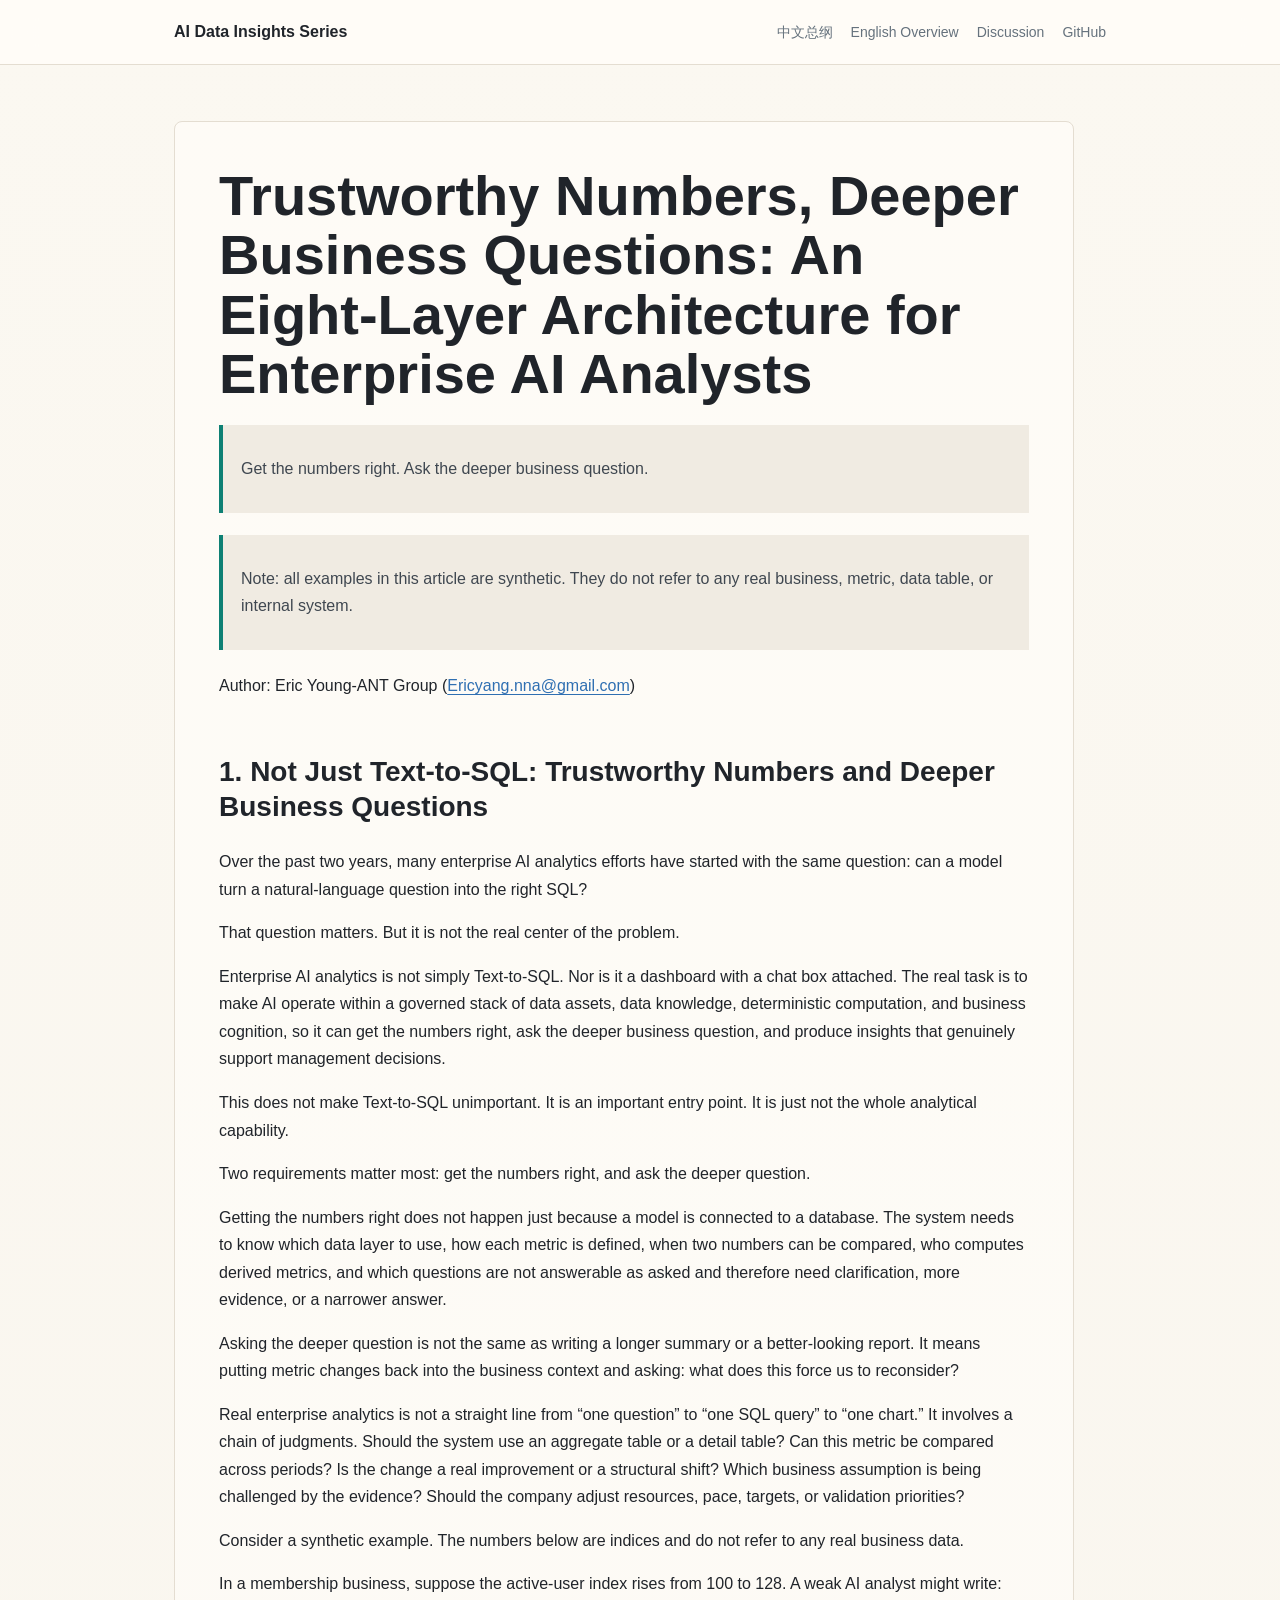
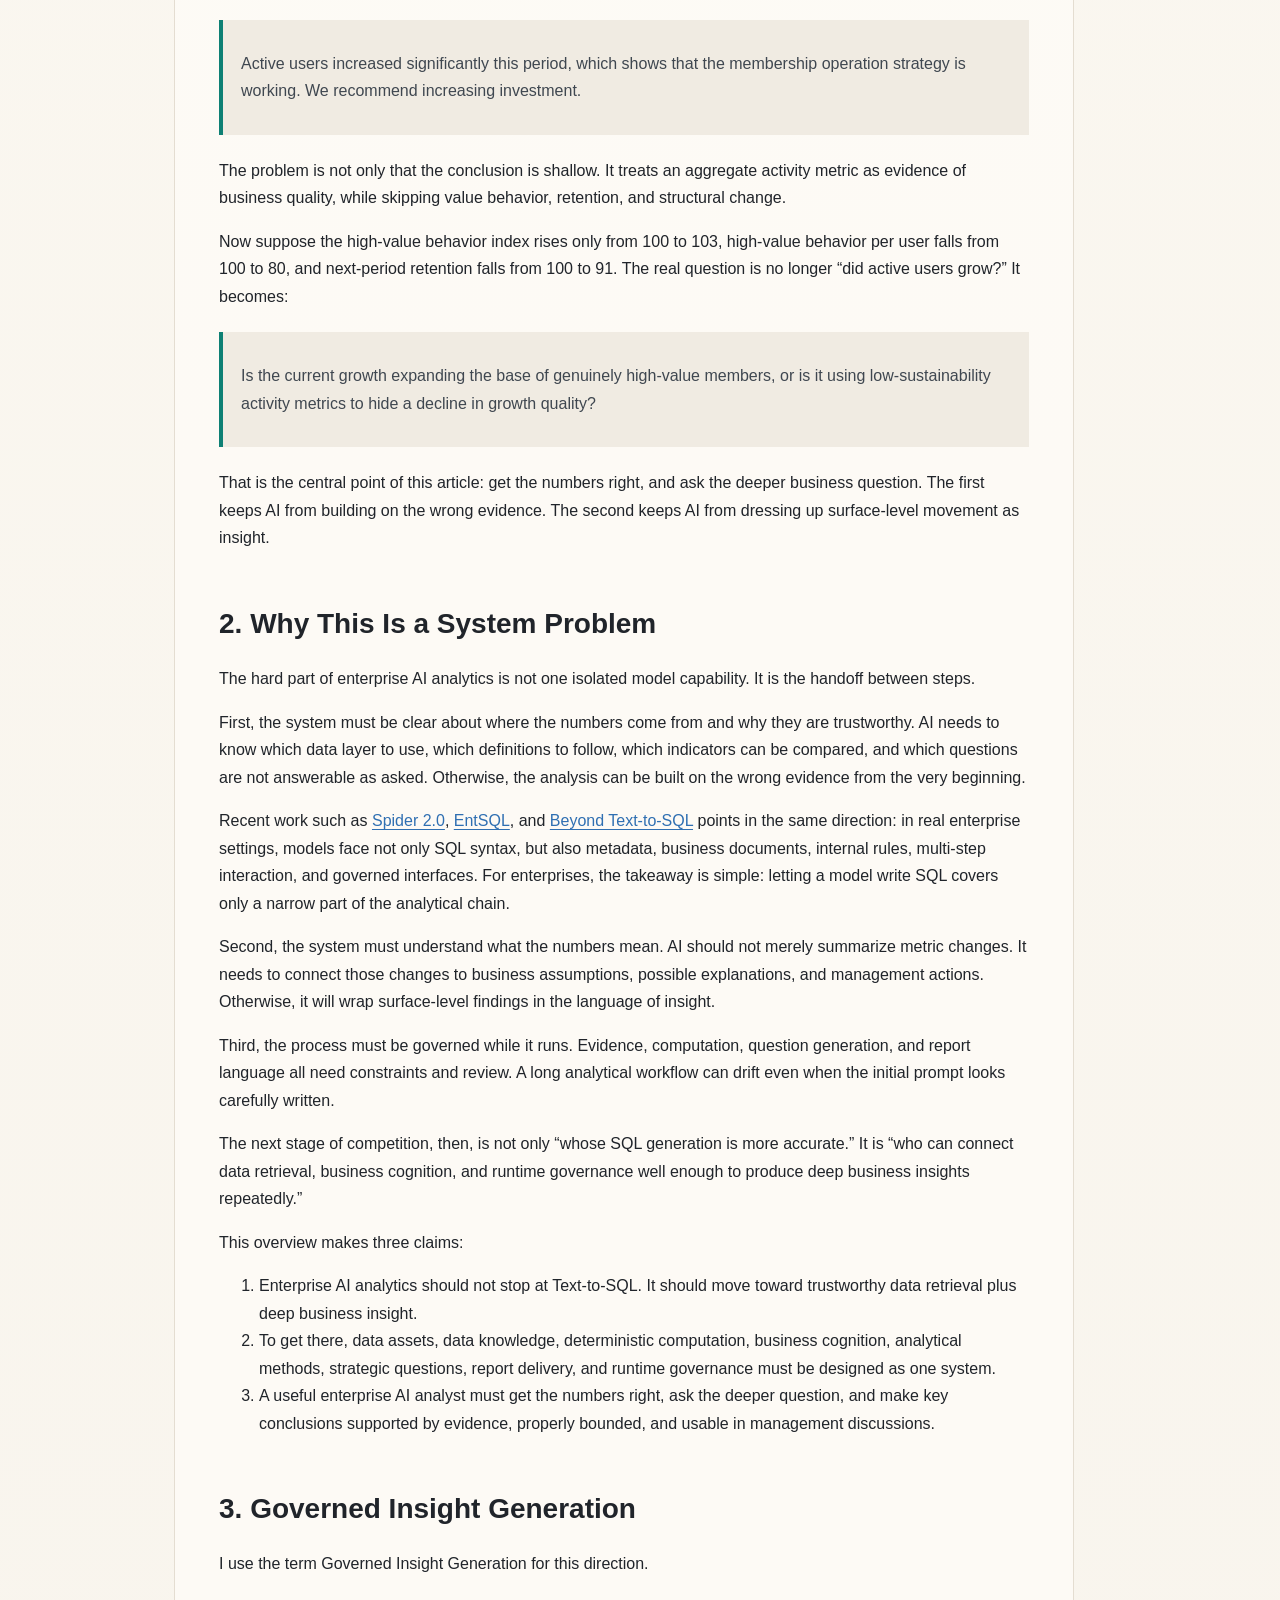
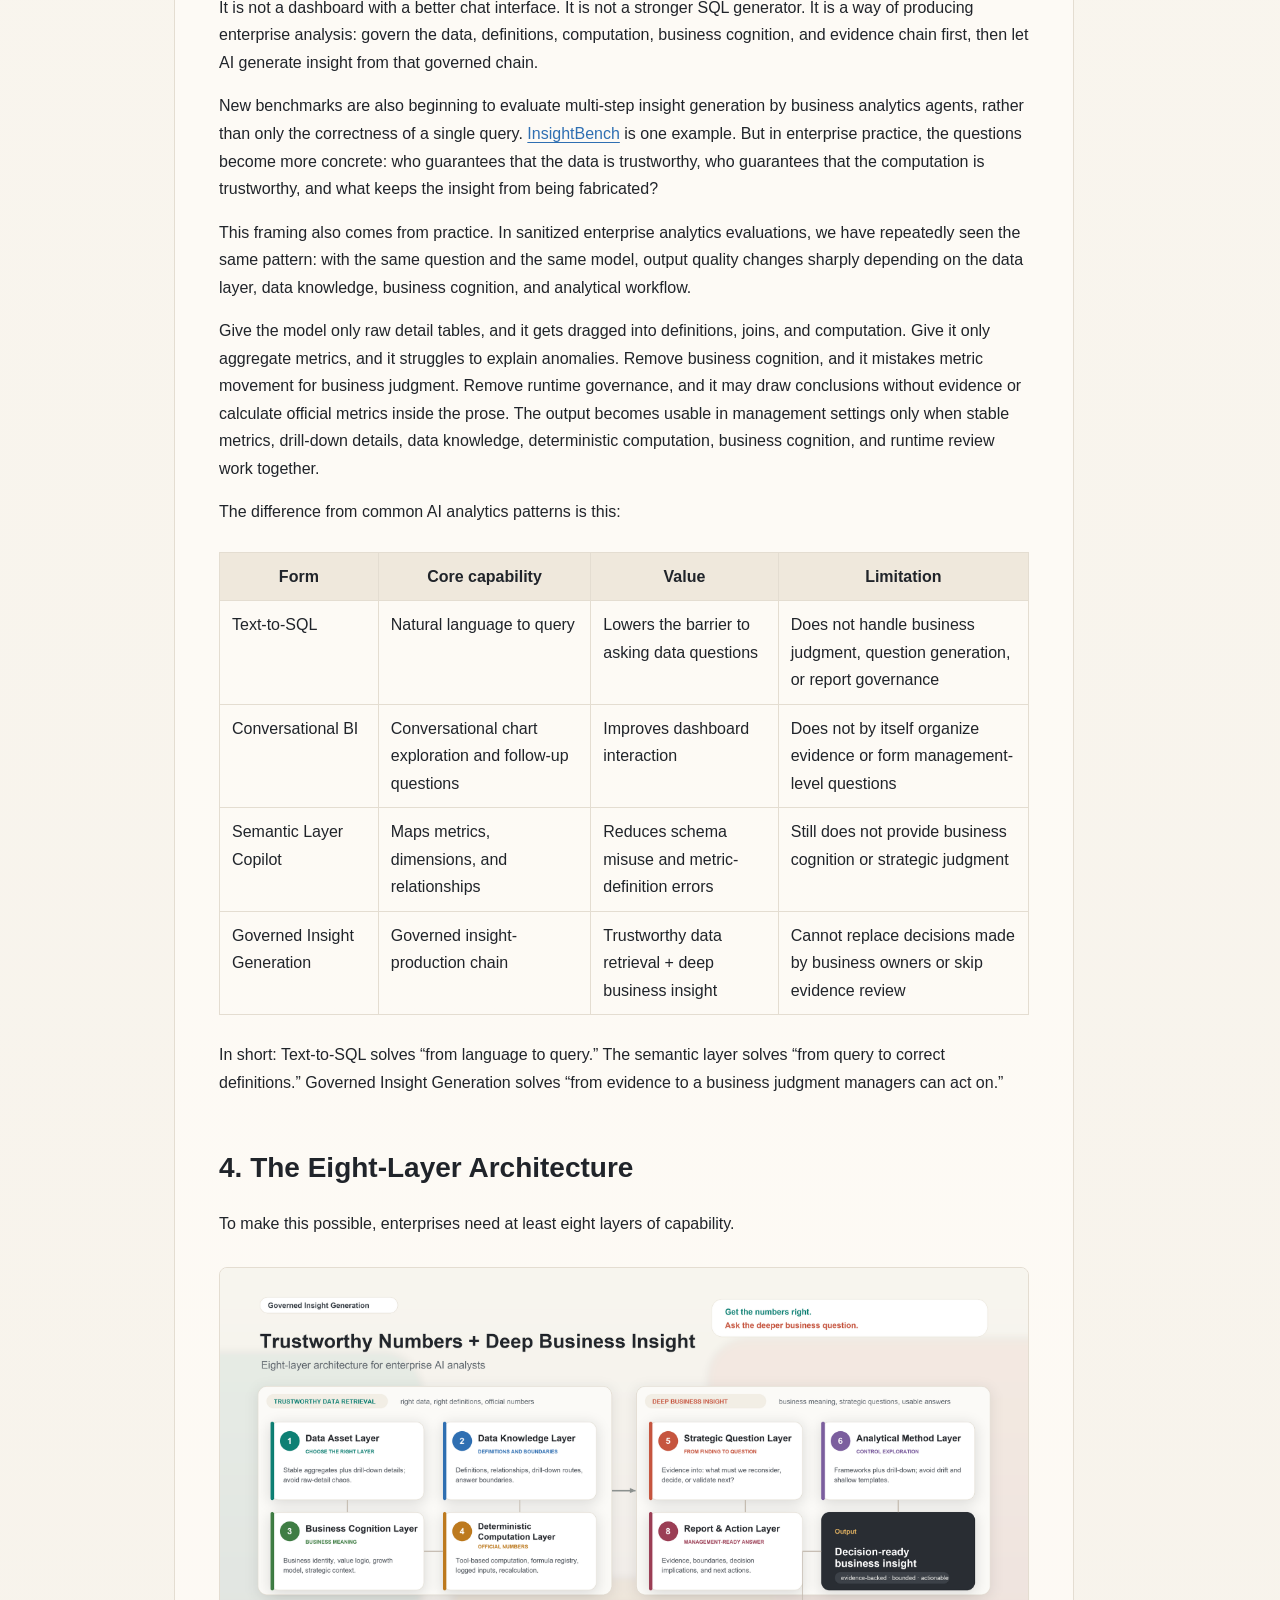
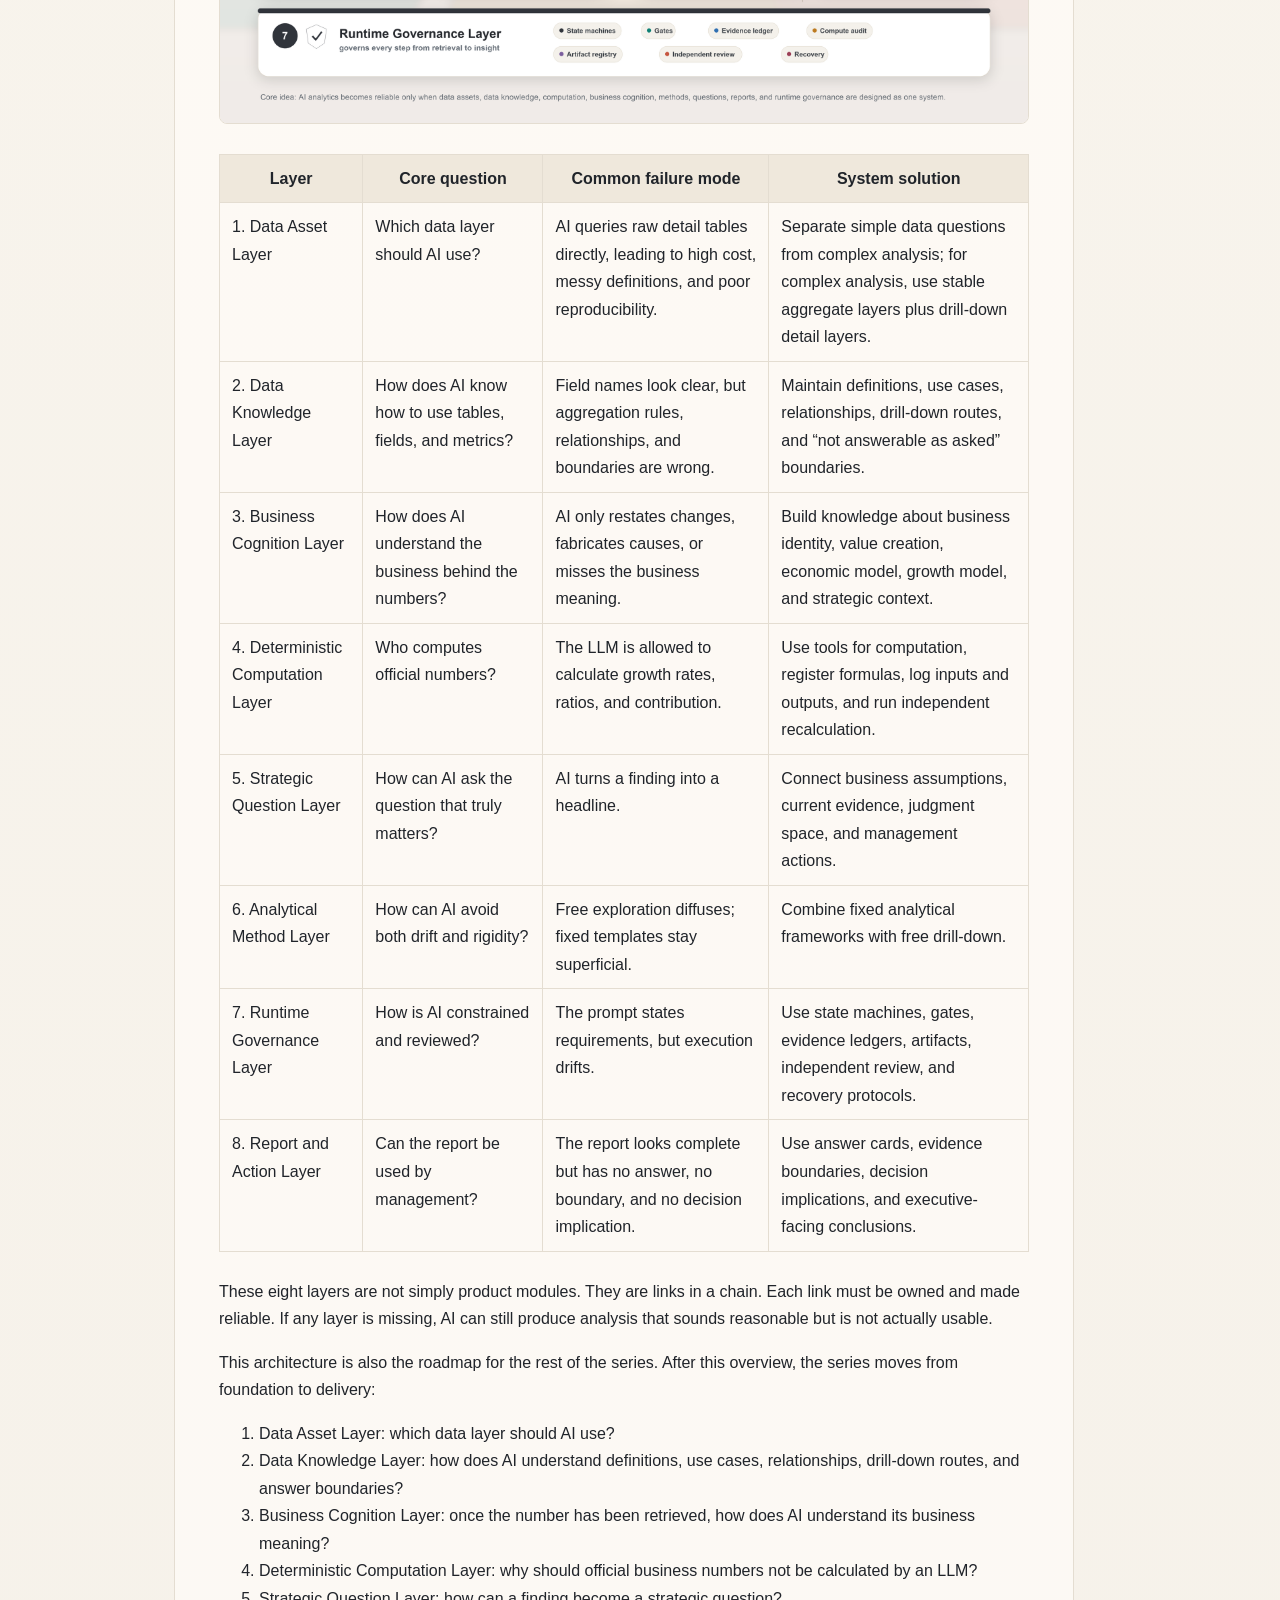
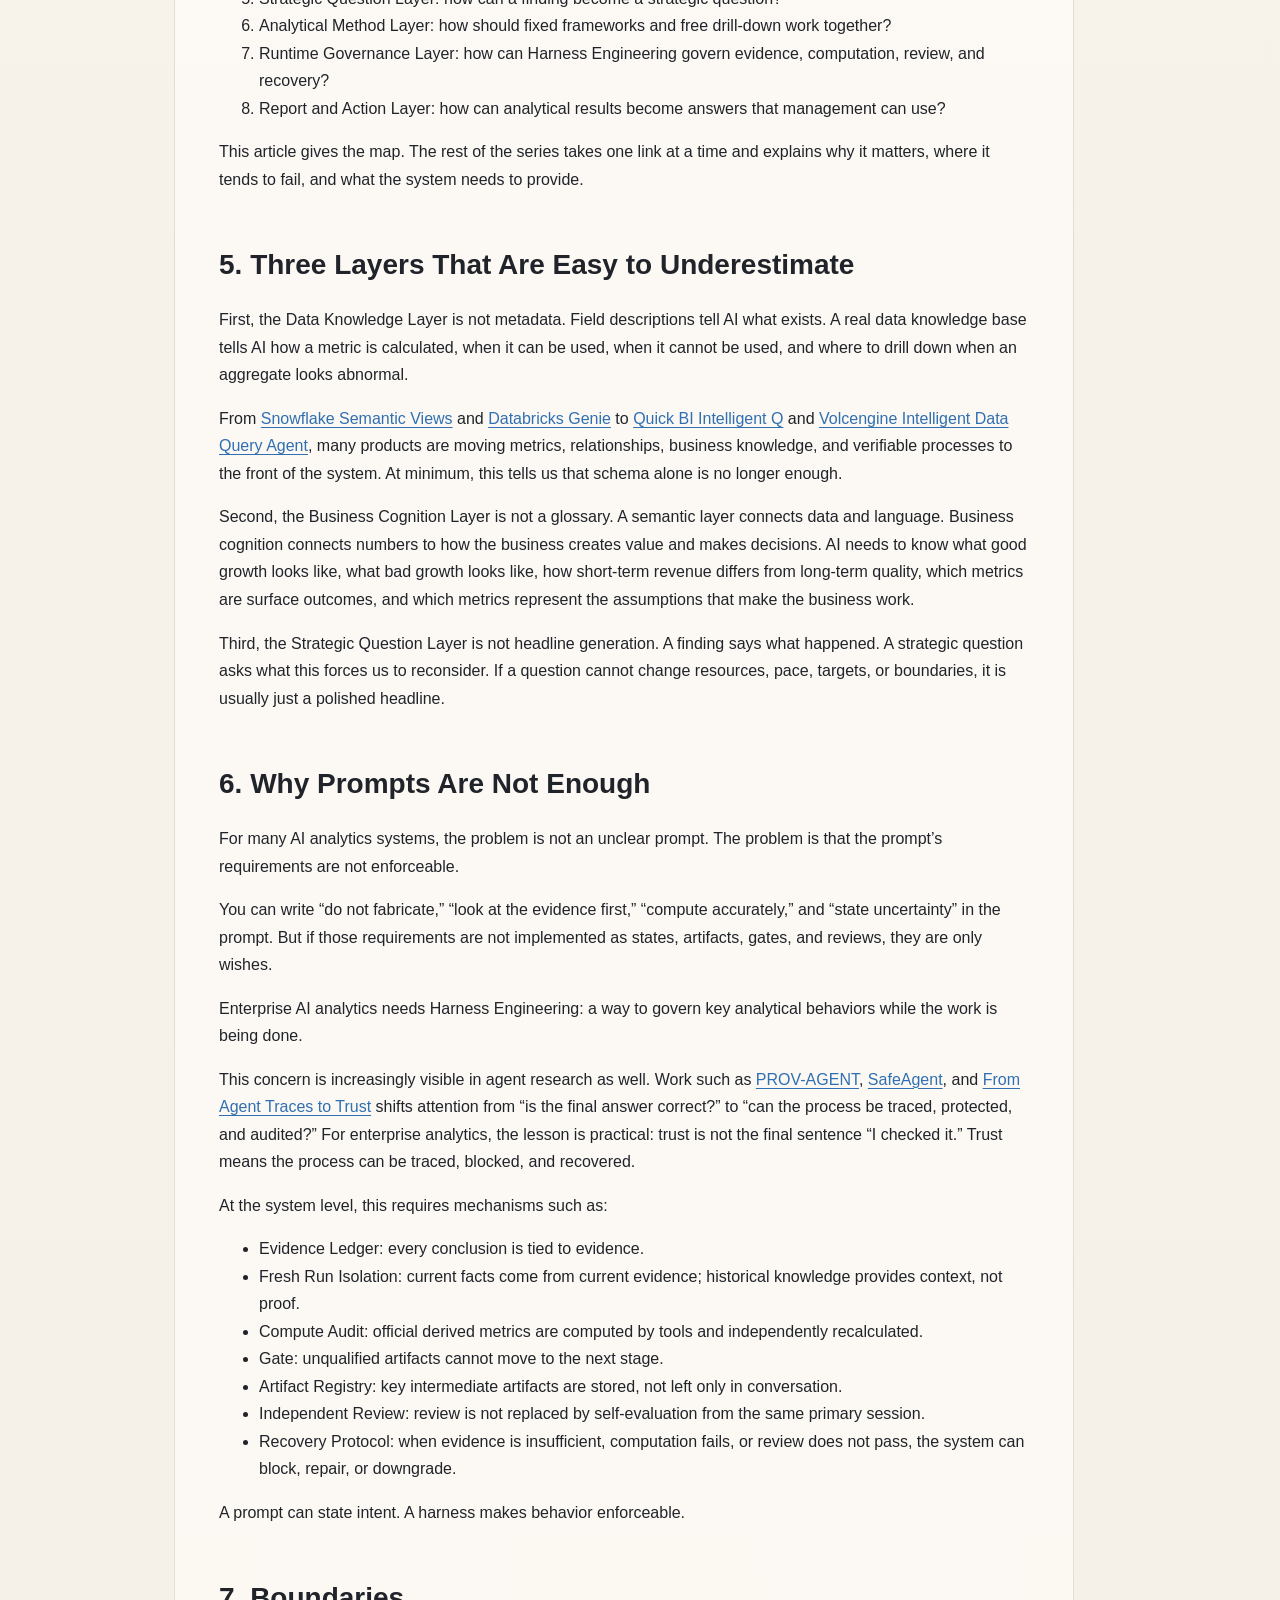
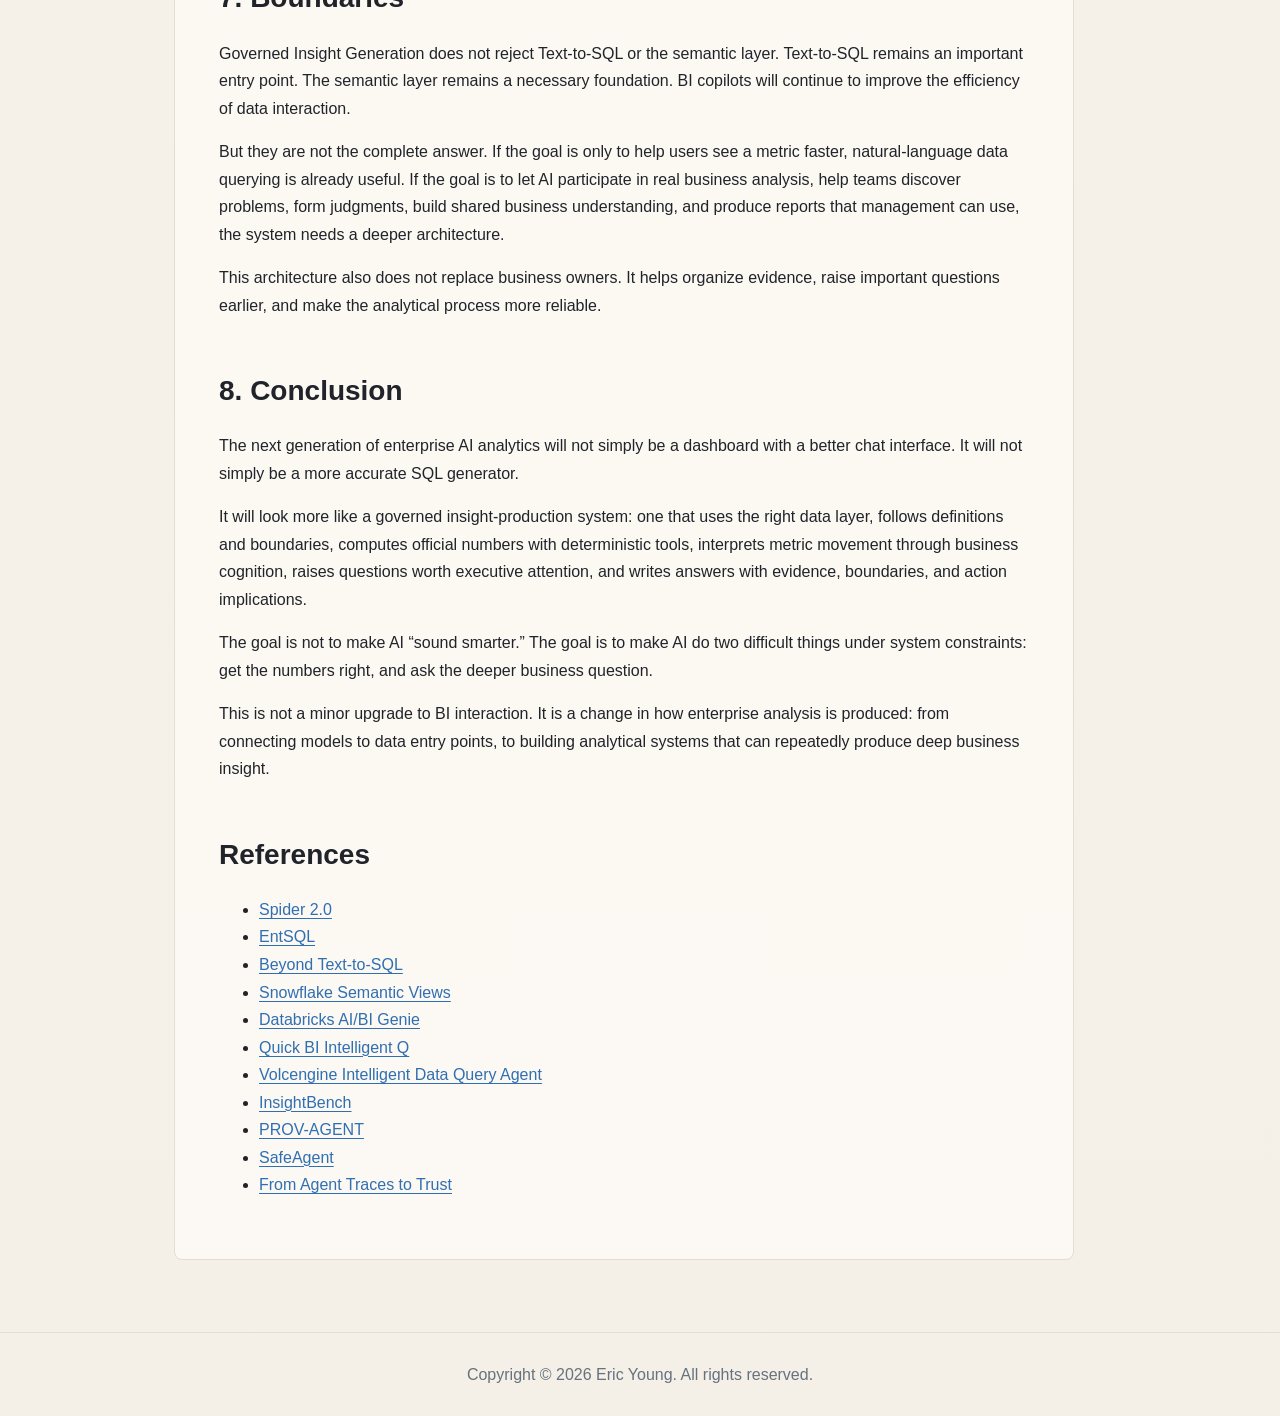
==== en/eight-layer-architecture.html @ adc1875a "Remove internal P-code article labels" ====
<!doctype html>
<html lang="zh-CN">
<head>
  <meta charset="utf-8">
  <meta name="viewport" content="width=device-width, initial-scale=1">
  <title>Trustworthy Numbers, Deeper Business Questions</title>
  <meta name="description" content="Public articles on enterprise AI analytics, trustworthy data retrieval, and governed insight generation.">
  <link rel="stylesheet" href="../site.css">
</head>
<body>
  <header class="site-header">
    <div class="site-header-inner">
      <a class="brand" href="../">AI Data Insights Series</a>
      <nav class="nav" aria-label="Primary">
        <a href="../zh/eight-layer-architecture.html">中文总纲</a>
        <a href="eight-layer-architecture.html">English Overview</a>
        <a href="https://github.com/Ericyoung-183/ai-data-insights-series/discussions/1">Discussion</a>
        <a href="https://github.com/Ericyoung-183/ai-data-insights-series">GitHub</a>
      </nav>
    </div>
  </header>
  <main class="page">
    <article class="prose">
<h1
id="trustworthy-numbers-deeper-business-questions-an-eight-layer-architecture-for-enterprise-ai-analysts">Trustworthy
Numbers, Deeper Business Questions: An Eight-Layer Architecture for
Enterprise AI Analysts</h1>
<blockquote>
<p>Get the numbers right. Ask the deeper business question.</p>
</blockquote>
<blockquote>
<p>Note: all examples in this article are synthetic. They do not refer
to any real business, metric, data table, or internal system.</p>
</blockquote>
<p>Author: Eric Young-ANT Group (<a
href="mailto:Ericyang.nna@gmail.com">Ericyang.nna@gmail.com</a>)</p>
<h2
id="1-not-just-text-to-sql-trustworthy-numbers-and-deeper-business-questions">1.
Not Just Text-to-SQL: Trustworthy Numbers and Deeper Business
Questions</h2>
<p>Over the past two years, many enterprise AI analytics efforts have
started with the same question: can a model turn a natural-language
question into the right SQL?</p>
<p>That question matters. But it is not the real center of the
problem.</p>
<p>Enterprise AI analytics is not simply Text-to-SQL. Nor is it a
dashboard with a chat box attached. The real task is to make AI operate
within a governed stack of data assets, data knowledge, deterministic
computation, and business cognition, so it can get the numbers right,
ask the deeper business question, and produce insights that genuinely
support management decisions.</p>
<p>This does not make Text-to-SQL unimportant. It is an important entry
point. It is just not the whole analytical capability.</p>
<p>Two requirements matter most: get the numbers right, and ask the
deeper question.</p>
<p>Getting the numbers right does not happen just because a model is
connected to a database. The system needs to know which data layer to
use, how each metric is defined, when two numbers can be compared, who
computes derived metrics, and which questions are not answerable as
asked and therefore need clarification, more evidence, or a narrower
answer.</p>
<p>Asking the deeper question is not the same as writing a longer
summary or a better-looking report. It means putting metric changes back
into the business context and asking: what does this force us to
reconsider?</p>
<p>Real enterprise analytics is not a straight line from “one question”
to “one SQL query” to “one chart.” It involves a chain of judgments.
Should the system use an aggregate table or a detail table? Can this
metric be compared across periods? Is the change a real improvement or a
structural shift? Which business assumption is being challenged by the
evidence? Should the company adjust resources, pace, targets, or
validation priorities?</p>
<p>Consider a synthetic example. The numbers below are indices and do
not refer to any real business data.</p>
<p>In a membership business, suppose the active-user index rises from
100 to 128. A weak AI analyst might write:</p>
<blockquote>
<p>Active users increased significantly this period, which shows that
the membership operation strategy is working. We recommend increasing
investment.</p>
</blockquote>
<p>The problem is not only that the conclusion is shallow. It treats an
aggregate activity metric as evidence of business quality, while
skipping value behavior, retention, and structural change.</p>
<p>Now suppose the high-value behavior index rises only from 100 to 103,
high-value behavior per user falls from 100 to 80, and next-period
retention falls from 100 to 91. The real question is no longer “did
active users grow?” It becomes:</p>
<blockquote>
<p>Is the current growth expanding the base of genuinely high-value
members, or is it using low-sustainability activity metrics to hide a
decline in growth quality?</p>
</blockquote>
<p>That is the central point of this article: get the numbers right, and
ask the deeper business question. The first keeps AI from building on
the wrong evidence. The second keeps AI from dressing up surface-level
movement as insight.</p>
<h2 id="2-why-this-is-a-system-problem">2. Why This Is a System
Problem</h2>
<p>The hard part of enterprise AI analytics is not one isolated model
capability. It is the handoff between steps.</p>
<p>First, the system must be clear about where the numbers come from and
why they are trustworthy. AI needs to know which data layer to use,
which definitions to follow, which indicators can be compared, and which
questions are not answerable as asked. Otherwise, the analysis can be
built on the wrong evidence from the very beginning.</p>
<p>Recent work such as <a href="https://arxiv.org/abs/2411.07763">Spider
2.0</a>, <a href="https://arxiv.org/abs/2606.03363">EntSQL</a>, and <a
href="https://arxiv.org/abs/2605.21027">Beyond Text-to-SQL</a> points in
the same direction: in real enterprise settings, models face not only
SQL syntax, but also metadata, business documents, internal rules,
multi-step interaction, and governed interfaces. For enterprises, the
takeaway is simple: letting a model write SQL covers only a narrow part
of the analytical chain.</p>
<p>Second, the system must understand what the numbers mean. AI should
not merely summarize metric changes. It needs to connect those changes
to business assumptions, possible explanations, and management actions.
Otherwise, it will wrap surface-level findings in the language of
insight.</p>
<p>Third, the process must be governed while it runs. Evidence,
computation, question generation, and report language all need
constraints and review. A long analytical workflow can drift even when
the initial prompt looks carefully written.</p>
<p>The next stage of competition, then, is not only “whose SQL
generation is more accurate.” It is “who can connect data retrieval,
business cognition, and runtime governance well enough to produce deep
business insights repeatedly.”</p>
<p>This overview makes three claims:</p>
<ol type="1">
<li>Enterprise AI analytics should not stop at Text-to-SQL. It should
move toward trustworthy data retrieval plus deep business insight.</li>
<li>To get there, data assets, data knowledge, deterministic
computation, business cognition, analytical methods, strategic
questions, report delivery, and runtime governance must be designed as
one system.</li>
<li>A useful enterprise AI analyst must get the numbers right, ask the
deeper question, and make key conclusions supported by evidence,
properly bounded, and usable in management discussions.</li>
</ol>
<h2 id="3-governed-insight-generation">3. Governed Insight
Generation</h2>
<p>I use the term Governed Insight Generation for this direction.</p>
<p>It is not a dashboard with a better chat interface. It is not a
stronger SQL generator. It is a way of producing enterprise analysis:
govern the data, definitions, computation, business cognition, and
evidence chain first, then let AI generate insight from that governed
chain.</p>
<p>New benchmarks are also beginning to evaluate multi-step insight
generation by business analytics agents, rather than only the
correctness of a single query. <a
href="https://proceedings.iclr.cc/paper_files/paper/2025/hash/0dfe31d6e703e138d46a7d2fced38b7c-Abstract-Conference.html">InsightBench</a>
is one example. But in enterprise practice, the questions become more
concrete: who guarantees that the data is trustworthy, who guarantees
that the computation is trustworthy, and what keeps the insight from
being fabricated?</p>
<p>This framing also comes from practice. In sanitized enterprise
analytics evaluations, we have repeatedly seen the same pattern: with
the same question and the same model, output quality changes sharply
depending on the data layer, data knowledge, business cognition, and
analytical workflow.</p>
<p>Give the model only raw detail tables, and it gets dragged into
definitions, joins, and computation. Give it only aggregate metrics, and
it struggles to explain anomalies. Remove business cognition, and it
mistakes metric movement for business judgment. Remove runtime
governance, and it may draw conclusions without evidence or calculate
official metrics inside the prose. The output becomes usable in
management settings only when stable metrics, drill-down details, data
knowledge, deterministic computation, business cognition, and runtime
review work together.</p>
<p>The difference from common AI analytics patterns is this:</p>
<table>
<thead>
<tr>
<th>Form</th>
<th>Core capability</th>
<th>Value</th>
<th>Limitation</th>
</tr>
</thead>
<tbody>
<tr>
<td>Text-to-SQL</td>
<td>Natural language to query</td>
<td>Lowers the barrier to asking data questions</td>
<td>Does not handle business judgment, question generation, or report
governance</td>
</tr>
<tr>
<td>Conversational BI</td>
<td>Conversational chart exploration and follow-up questions</td>
<td>Improves dashboard interaction</td>
<td>Does not by itself organize evidence or form management-level
questions</td>
</tr>
<tr>
<td>Semantic Layer Copilot</td>
<td>Maps metrics, dimensions, and relationships</td>
<td>Reduces schema misuse and metric-definition errors</td>
<td>Still does not provide business cognition or strategic judgment</td>
</tr>
<tr>
<td>Governed Insight Generation</td>
<td>Governed insight-production chain</td>
<td>Trustworthy data retrieval + deep business insight</td>
<td>Cannot replace decisions made by business owners or skip evidence
review</td>
</tr>
</tbody>
</table>
<p>In short: Text-to-SQL solves “from language to query.” The semantic
layer solves “from query to correct definitions.” Governed Insight
Generation solves “from evidence to a business judgment managers can act
on.”</p>
<h2 id="4-the-eight-layer-architecture">4. The Eight-Layer
Architecture</h2>
<p>To make this possible, enterprises need at least eight layers of
capability.</p>
<p><img src="../assets/eight_layer_architecture_en.png"
alt="Eight-layer architecture for trustworthy data retrieval and deep business insight" /></p>
<table>
<thead>
<tr>
<th>Layer</th>
<th>Core question</th>
<th>Common failure mode</th>
<th>System solution</th>
</tr>
</thead>
<tbody>
<tr>
<td>1. Data Asset Layer</td>
<td>Which data layer should AI use?</td>
<td>AI queries raw detail tables directly, leading to high cost, messy
definitions, and poor reproducibility.</td>
<td>Separate simple data questions from complex analysis; for complex
analysis, use stable aggregate layers plus drill-down detail
layers.</td>
</tr>
<tr>
<td>2. Data Knowledge Layer</td>
<td>How does AI know how to use tables, fields, and metrics?</td>
<td>Field names look clear, but aggregation rules, relationships, and
boundaries are wrong.</td>
<td>Maintain definitions, use cases, relationships, drill-down routes,
and “not answerable as asked” boundaries.</td>
</tr>
<tr>
<td>3. Business Cognition Layer</td>
<td>How does AI understand the business behind the numbers?</td>
<td>AI only restates changes, fabricates causes, or misses the business
meaning.</td>
<td>Build knowledge about business identity, value creation, economic
model, growth model, and strategic context.</td>
</tr>
<tr>
<td>4. Deterministic Computation Layer</td>
<td>Who computes official numbers?</td>
<td>The LLM is allowed to calculate growth rates, ratios, and
contribution.</td>
<td>Use tools for computation, register formulas, log inputs and
outputs, and run independent recalculation.</td>
</tr>
<tr>
<td>5. Strategic Question Layer</td>
<td>How can AI ask the question that truly matters?</td>
<td>AI turns a finding into a headline.</td>
<td>Connect business assumptions, current evidence, judgment space, and
management actions.</td>
</tr>
<tr>
<td>6. Analytical Method Layer</td>
<td>How can AI avoid both drift and rigidity?</td>
<td>Free exploration diffuses; fixed templates stay superficial.</td>
<td>Combine fixed analytical frameworks with free drill-down.</td>
</tr>
<tr>
<td>7. Runtime Governance Layer</td>
<td>How is AI constrained and reviewed?</td>
<td>The prompt states requirements, but execution drifts.</td>
<td>Use state machines, gates, evidence ledgers, artifacts, independent
review, and recovery protocols.</td>
</tr>
<tr>
<td>8. Report and Action Layer</td>
<td>Can the report be used by management?</td>
<td>The report looks complete but has no answer, no boundary, and no
decision implication.</td>
<td>Use answer cards, evidence boundaries, decision implications, and
executive-facing conclusions.</td>
</tr>
</tbody>
</table>
<p>These eight layers are not simply product modules. They are links in
a chain. Each link must be owned and made reliable. If any layer is
missing, AI can still produce analysis that sounds reasonable but is not
actually usable.</p>
<p>This architecture is also the roadmap for the rest of the series.
After this overview, the series moves from foundation to delivery:</p>
<ol type="1">
<li>Data Asset Layer: which data layer should AI use?</li>
<li>Data Knowledge Layer: how does AI understand definitions, use cases,
relationships, drill-down routes, and answer boundaries?</li>
<li>Business Cognition Layer: once the number has been retrieved, how
does AI understand its business meaning?</li>
<li>Deterministic Computation Layer: why should official business
numbers not be calculated by an LLM?</li>
<li>Strategic Question Layer: how can a finding become a strategic
question?</li>
<li>Analytical Method Layer: how should fixed frameworks and free
drill-down work together?</li>
<li>Runtime Governance Layer: how can Harness Engineering govern
evidence, computation, review, and recovery?</li>
<li>Report and Action Layer: how can analytical results become answers
that management can use?</li>
</ol>
<p>This article gives the map. The rest of the series takes one link at
a time and explains why it matters, where it tends to fail, and what the
system needs to provide.</p>
<h2 id="5-three-layers-that-are-easy-to-underestimate">5. Three Layers
That Are Easy to Underestimate</h2>
<p>First, the Data Knowledge Layer is not metadata. Field descriptions
tell AI what exists. A real data knowledge base tells AI how a metric is
calculated, when it can be used, when it cannot be used, and where to
drill down when an aggregate looks abnormal.</p>
<p>From <a
href="https://docs.snowflake.com/en/user-guide/views-semantic/overview">Snowflake
Semantic Views</a> and <a
href="https://docs.databricks.com/aws/en/genie">Databricks Genie</a> to
<a
href="https://help.aliyun.com/zh/quick-bi/product-overview/intelligentq">Quick
BI Intelligent Q</a> and <a
href="https://www.volcengine.com/docs/86760/1874851?lang=zh">Volcengine
Intelligent Data Query Agent</a>, many products are moving metrics,
relationships, business knowledge, and verifiable processes to the front
of the system. At minimum, this tells us that schema alone is no longer
enough.</p>
<p>Second, the Business Cognition Layer is not a glossary. A semantic
layer connects data and language. Business cognition connects numbers to
how the business creates value and makes decisions. AI needs to know
what good growth looks like, what bad growth looks like, how short-term
revenue differs from long-term quality, which metrics are surface
outcomes, and which metrics represent the assumptions that make the
business work.</p>
<p>Third, the Strategic Question Layer is not headline generation. A
finding says what happened. A strategic question asks what this forces
us to reconsider. If a question cannot change resources, pace, targets,
or boundaries, it is usually just a polished headline.</p>
<h2 id="6-why-prompts-are-not-enough">6. Why Prompts Are Not Enough</h2>
<p>For many AI analytics systems, the problem is not an unclear prompt.
The problem is that the prompt’s requirements are not enforceable.</p>
<p>You can write “do not fabricate,” “look at the evidence first,”
“compute accurately,” and “state uncertainty” in the prompt. But if
those requirements are not implemented as states, artifacts, gates, and
reviews, they are only wishes.</p>
<p>Enterprise AI analytics needs Harness Engineering: a way to govern
key analytical behaviors while the work is being done.</p>
<p>This concern is increasingly visible in agent research as well. Work
such as <a href="https://arxiv.org/abs/2508.02866">PROV-AGENT</a>, <a
href="https://arxiv.org/abs/2604.17562">SafeAgent</a>, and <a
href="https://arxiv.org/abs/2606.04990">From Agent Traces to Trust</a>
shifts attention from “is the final answer correct?” to “can the process
be traced, protected, and audited?” For enterprise analytics, the lesson
is practical: trust is not the final sentence “I checked it.” Trust
means the process can be traced, blocked, and recovered.</p>
<p>At the system level, this requires mechanisms such as:</p>
<ul>
<li>Evidence Ledger: every conclusion is tied to evidence.</li>
<li>Fresh Run Isolation: current facts come from current evidence;
historical knowledge provides context, not proof.</li>
<li>Compute Audit: official derived metrics are computed by tools and
independently recalculated.</li>
<li>Gate: unqualified artifacts cannot move to the next stage.</li>
<li>Artifact Registry: key intermediate artifacts are stored, not left
only in conversation.</li>
<li>Independent Review: review is not replaced by self-evaluation from
the same primary session.</li>
<li>Recovery Protocol: when evidence is insufficient, computation fails,
or review does not pass, the system can block, repair, or
downgrade.</li>
</ul>
<p>A prompt can state intent. A harness makes behavior enforceable.</p>
<h2 id="7-boundaries">7. Boundaries</h2>
<p>Governed Insight Generation does not reject Text-to-SQL or the
semantic layer. Text-to-SQL remains an important entry point. The
semantic layer remains a necessary foundation. BI copilots will continue
to improve the efficiency of data interaction.</p>
<p>But they are not the complete answer. If the goal is only to help
users see a metric faster, natural-language data querying is already
useful. If the goal is to let AI participate in real business analysis,
help teams discover problems, form judgments, build shared business
understanding, and produce reports that management can use, the system
needs a deeper architecture.</p>
<p>This architecture also does not replace business owners. It helps
organize evidence, raise important questions earlier, and make the
analytical process more reliable.</p>
<h2 id="8-conclusion">8. Conclusion</h2>
<p>The next generation of enterprise AI analytics will not simply be a
dashboard with a better chat interface. It will not simply be a more
accurate SQL generator.</p>
<p>It will look more like a governed insight-production system: one that
uses the right data layer, follows definitions and boundaries, computes
official numbers with deterministic tools, interprets metric movement
through business cognition, raises questions worth executive attention,
and writes answers with evidence, boundaries, and action
implications.</p>
<p>The goal is not to make AI “sound smarter.” The goal is to make AI do
two difficult things under system constraints: get the numbers right,
and ask the deeper business question.</p>
<p>This is not a minor upgrade to BI interaction. It is a change in how
enterprise analysis is produced: from connecting models to data entry
points, to building analytical systems that can repeatedly produce deep
business insight.</p>
<h2 id="references">References</h2>
<ul>
<li><a href="https://arxiv.org/abs/2411.07763">Spider 2.0</a></li>
<li><a href="https://arxiv.org/abs/2606.03363">EntSQL</a></li>
<li><a href="https://arxiv.org/abs/2605.21027">Beyond
Text-to-SQL</a></li>
<li><a
href="https://docs.snowflake.com/en/user-guide/views-semantic/overview">Snowflake
Semantic Views</a></li>
<li><a href="https://docs.databricks.com/aws/en/genie">Databricks AI/BI
Genie</a></li>
<li><a
href="https://help.aliyun.com/zh/quick-bi/product-overview/intelligentq">Quick
BI Intelligent Q</a></li>
<li><a
href="https://www.volcengine.com/docs/86760/1874851?lang=zh">Volcengine
Intelligent Data Query Agent</a></li>
<li><a
href="https://proceedings.iclr.cc/paper_files/paper/2025/hash/0dfe31d6e703e138d46a7d2fced38b7c-Abstract-Conference.html">InsightBench</a></li>
<li><a href="https://arxiv.org/abs/2508.02866">PROV-AGENT</a></li>
<li><a href="https://arxiv.org/abs/2604.17562">SafeAgent</a></li>
<li><a href="https://arxiv.org/abs/2606.04990">From Agent Traces to
Trust</a></li>
</ul>

    </article>
  </main>

  <footer class="site-footer">
    Copyright © 2026 Eric Young. All rights reserved.
  </footer>
</body>
</html>
---- site.css ----
:root {
  color-scheme: light;
  --ink: #20242a;
  --muted: #66727d;
  --paper: #f7f3ec;
  --card: #fffdf8;
  --line: #e4ddd1;
  --teal: #0e8074;
  --coral: #c6553f;
  --blue: #2f6fb2;
}

* {
  box-sizing: border-box;
}

body {
  margin: 0;
  background: linear-gradient(180deg, #fbf8f1 0%, #f4efe7 100%);
  color: var(--ink);
  font-family: -apple-system, BlinkMacSystemFont, "Segoe UI", "Noto Sans SC", "PingFang SC", Arial, sans-serif;
  line-height: 1.72;
}

a {
  color: var(--blue);
  text-decoration-thickness: 0.08em;
  text-underline-offset: 0.2em;
}

.site-header {
  border-bottom: 1px solid var(--line);
  background: rgba(255, 253, 248, 0.86);
  backdrop-filter: blur(16px);
  position: sticky;
  top: 0;
  z-index: 2;
}

.site-header-inner,
.page {
  max-width: 980px;
  margin: 0 auto;
  padding: 0 24px;
}

.site-header-inner {
  min-height: 64px;
  display: flex;
  align-items: center;
  justify-content: space-between;
  gap: 20px;
}

.brand {
  font-weight: 700;
  color: var(--ink);
  text-decoration: none;
}

.nav {
  display: flex;
  gap: 18px;
  font-size: 14px;
}

.nav a {
  color: var(--muted);
  text-decoration: none;
}

.page {
  padding-top: 56px;
  padding-bottom: 72px;
}

.hero {
  padding: 54px 0 42px;
}

.eyebrow {
  color: var(--teal);
  font-weight: 700;
  margin: 0 0 16px;
}

h1 {
  font-size: clamp(38px, 6vw, 68px);
  line-height: 1.06;
  letter-spacing: 0;
  margin: 0 0 22px;
}

.subtitle {
  max-width: 760px;
  color: var(--muted);
  font-size: 20px;
  margin: 0 0 30px;
}

.actions {
  display: flex;
  flex-wrap: wrap;
  gap: 12px;
}

.button {
  display: inline-flex;
  align-items: center;
  justify-content: center;
  min-height: 44px;
  padding: 0 18px;
  border-radius: 6px;
  border: 1px solid var(--line);
  background: var(--card);
  color: var(--ink);
  font-weight: 700;
  text-decoration: none;
}

.button.primary {
  background: var(--ink);
  color: white;
  border-color: var(--ink);
}

.article-card,
.note {
  background: rgba(255, 253, 248, 0.78);
  border: 1px solid var(--line);
  border-radius: 8px;
  padding: 24px;
}

.article-card h2 {
  margin-top: 0;
}

.grid {
  display: grid;
  grid-template-columns: repeat(auto-fit, minmax(260px, 1fr));
  gap: 18px;
}

.prose {
  max-width: 900px;
  background: rgba(255, 253, 248, 0.72);
  border: 1px solid var(--line);
  border-radius: 8px;
  padding: clamp(22px, 4vw, 44px);
}

.prose h1 {
  font-size: clamp(34px, 5vw, 56px);
}

.prose h2 {
  margin-top: 46px;
  padding-top: 8px;
  font-size: 28px;
  line-height: 1.28;
}

.prose blockquote {
  margin: 22px 0;
  padding: 14px 18px;
  border-left: 4px solid var(--teal);
  background: #f0ebe2;
  color: #3f4750;
}

.prose img {
  display: block;
  max-width: 100%;
  height: auto;
  margin: 30px auto;
  border-radius: 8px;
  border: 1px solid var(--line);
}

.prose table {
  width: 100%;
  border-collapse: collapse;
  display: block;
  overflow-x: auto;
  margin: 26px 0;
}

.prose th,
.prose td {
  border: 1px solid var(--line);
  padding: 10px 12px;
  vertical-align: top;
}

.prose th {
  background: #efe8dc;
}

.site-footer {
  color: var(--muted);
  border-top: 1px solid var(--line);
  padding: 28px 24px;
  text-align: center;
}

@media (max-width: 720px) {
  .site-header-inner {
    align-items: flex-start;
    flex-direction: column;
    padding-top: 14px;
    padding-bottom: 14px;
  }

  .nav {
    flex-wrap: wrap;
  }
}
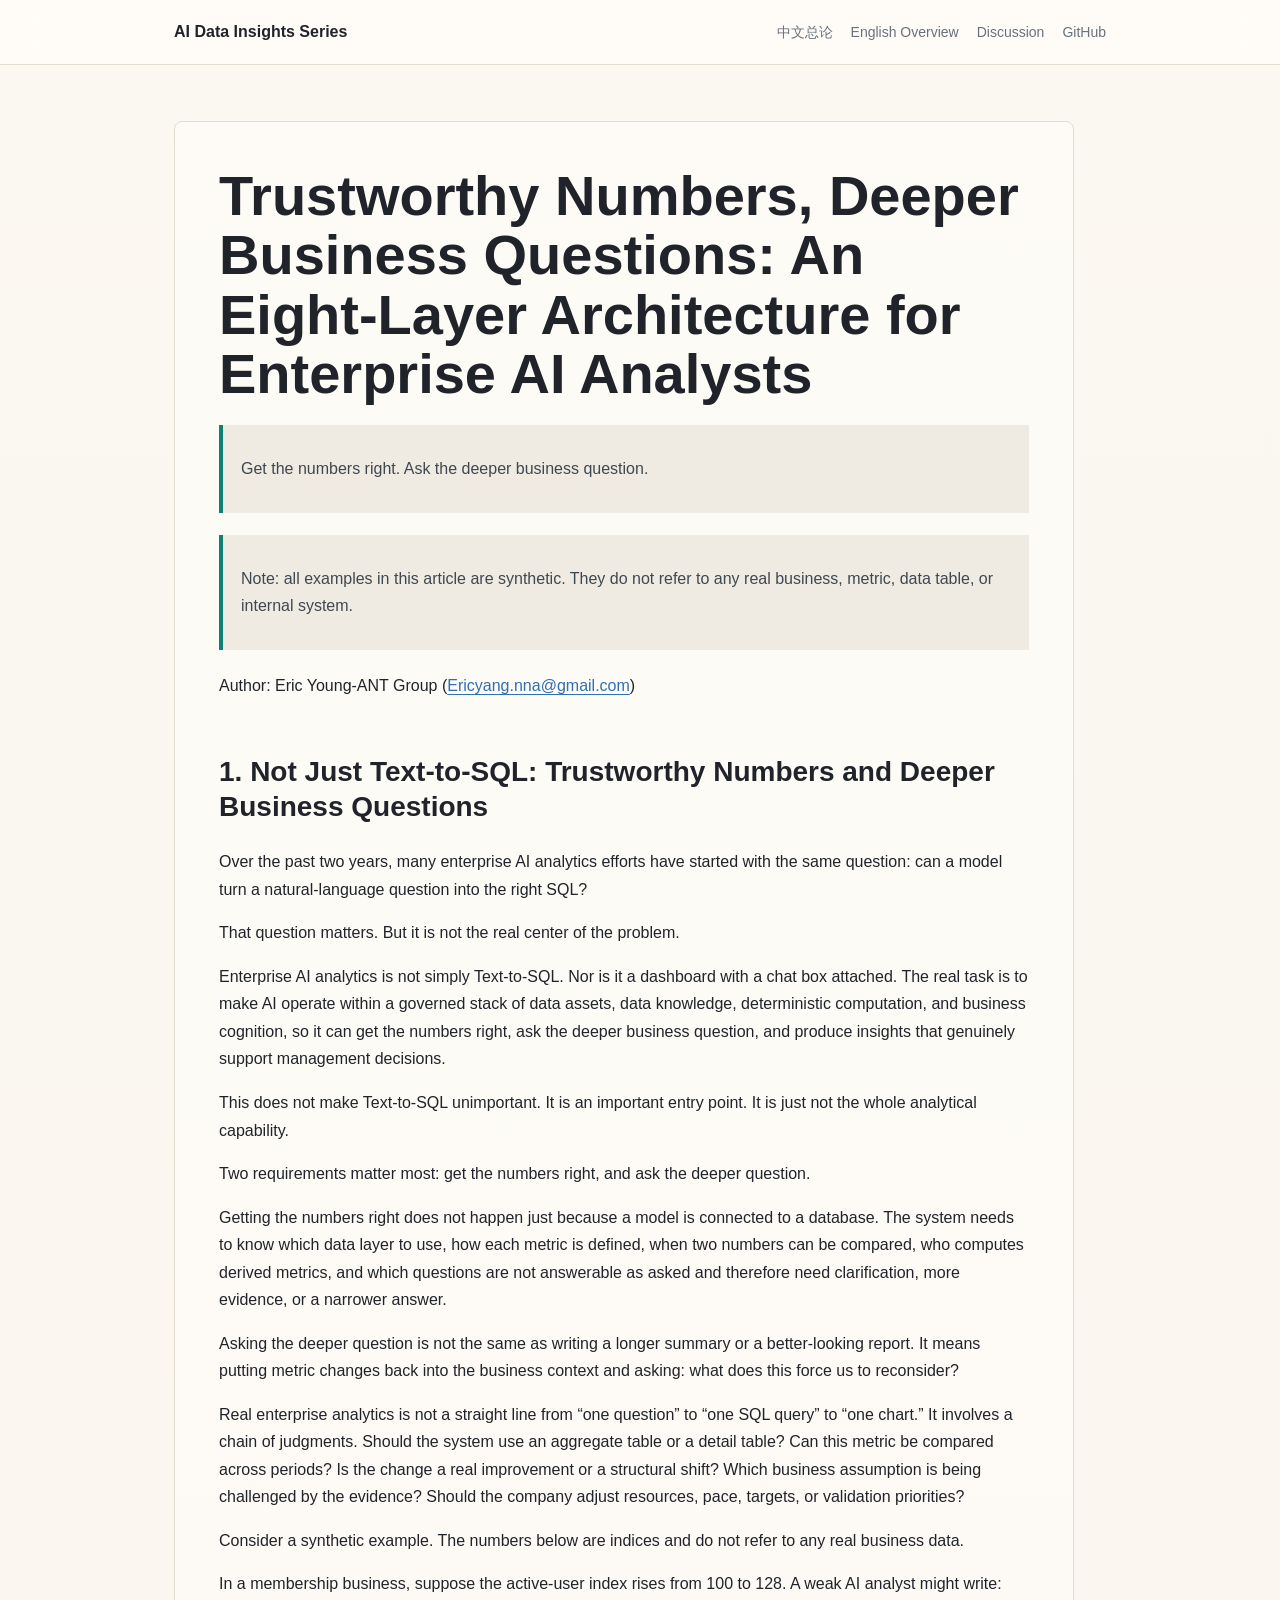
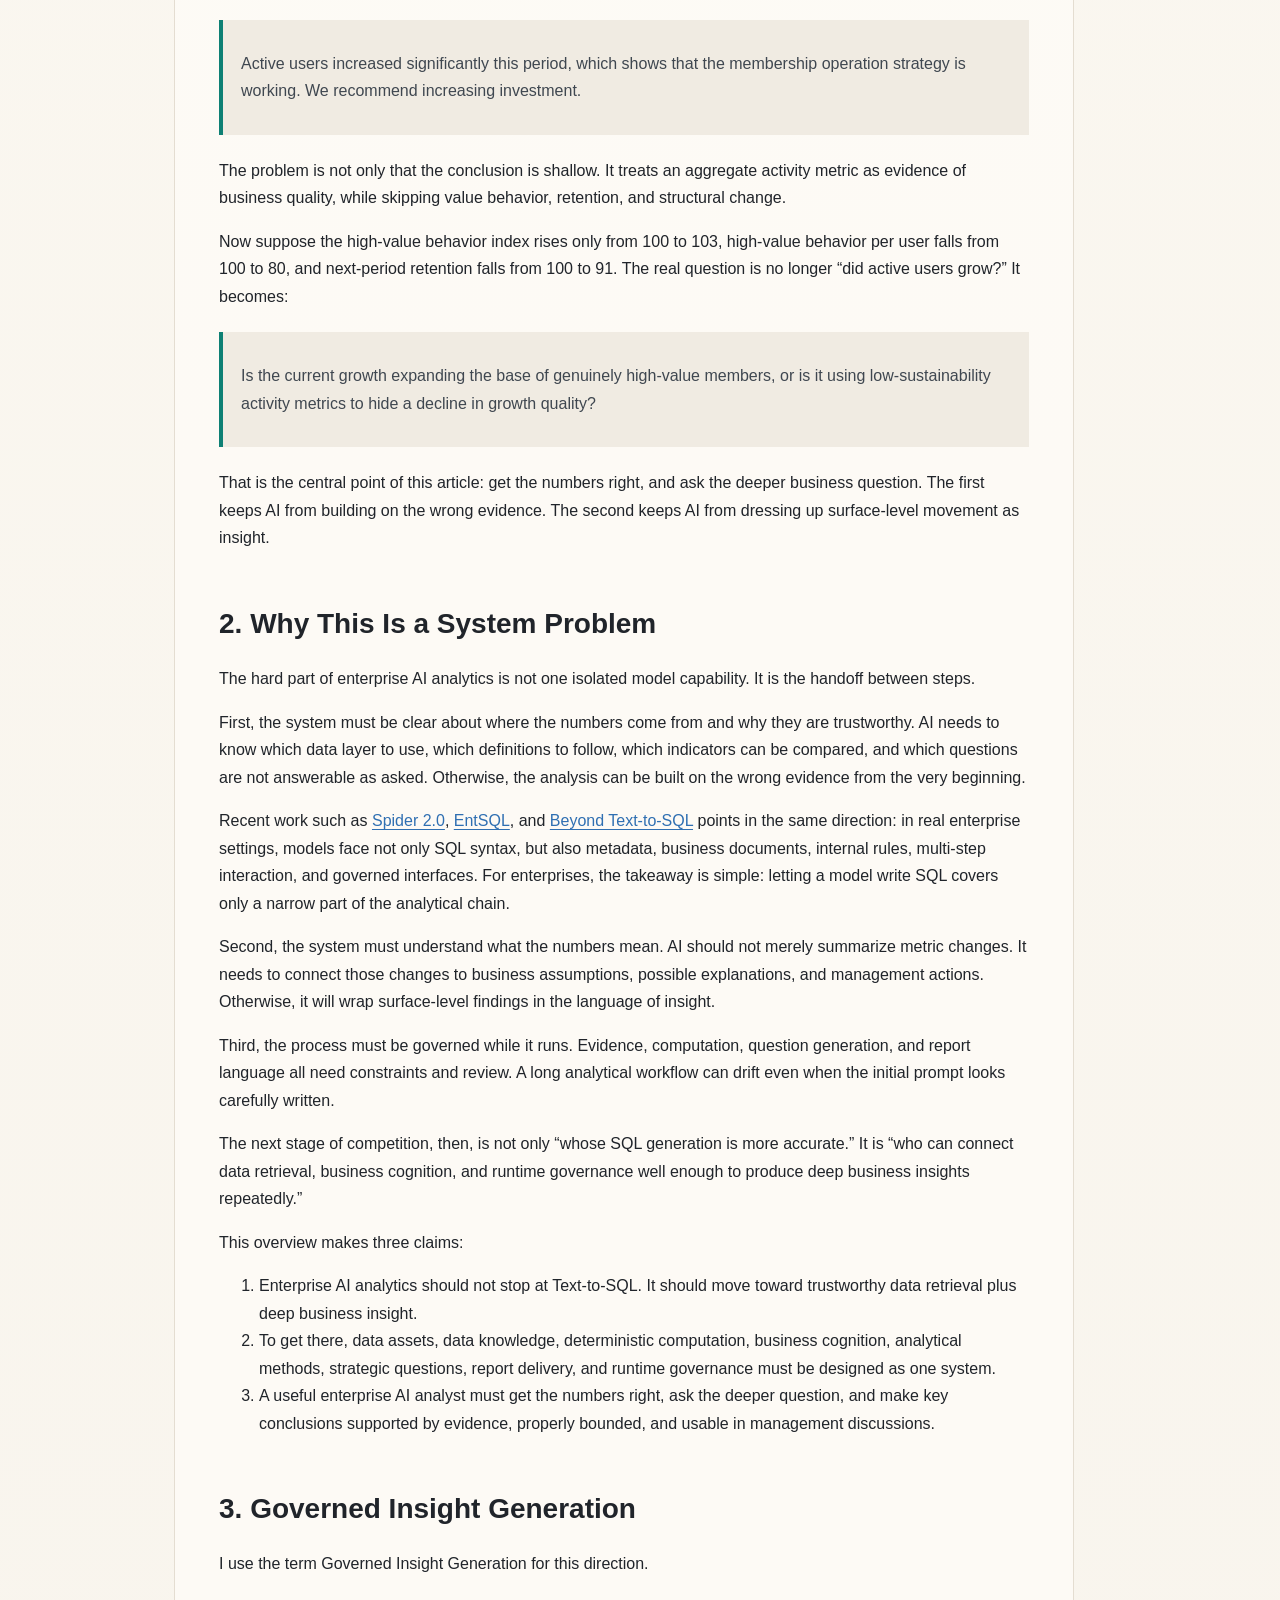
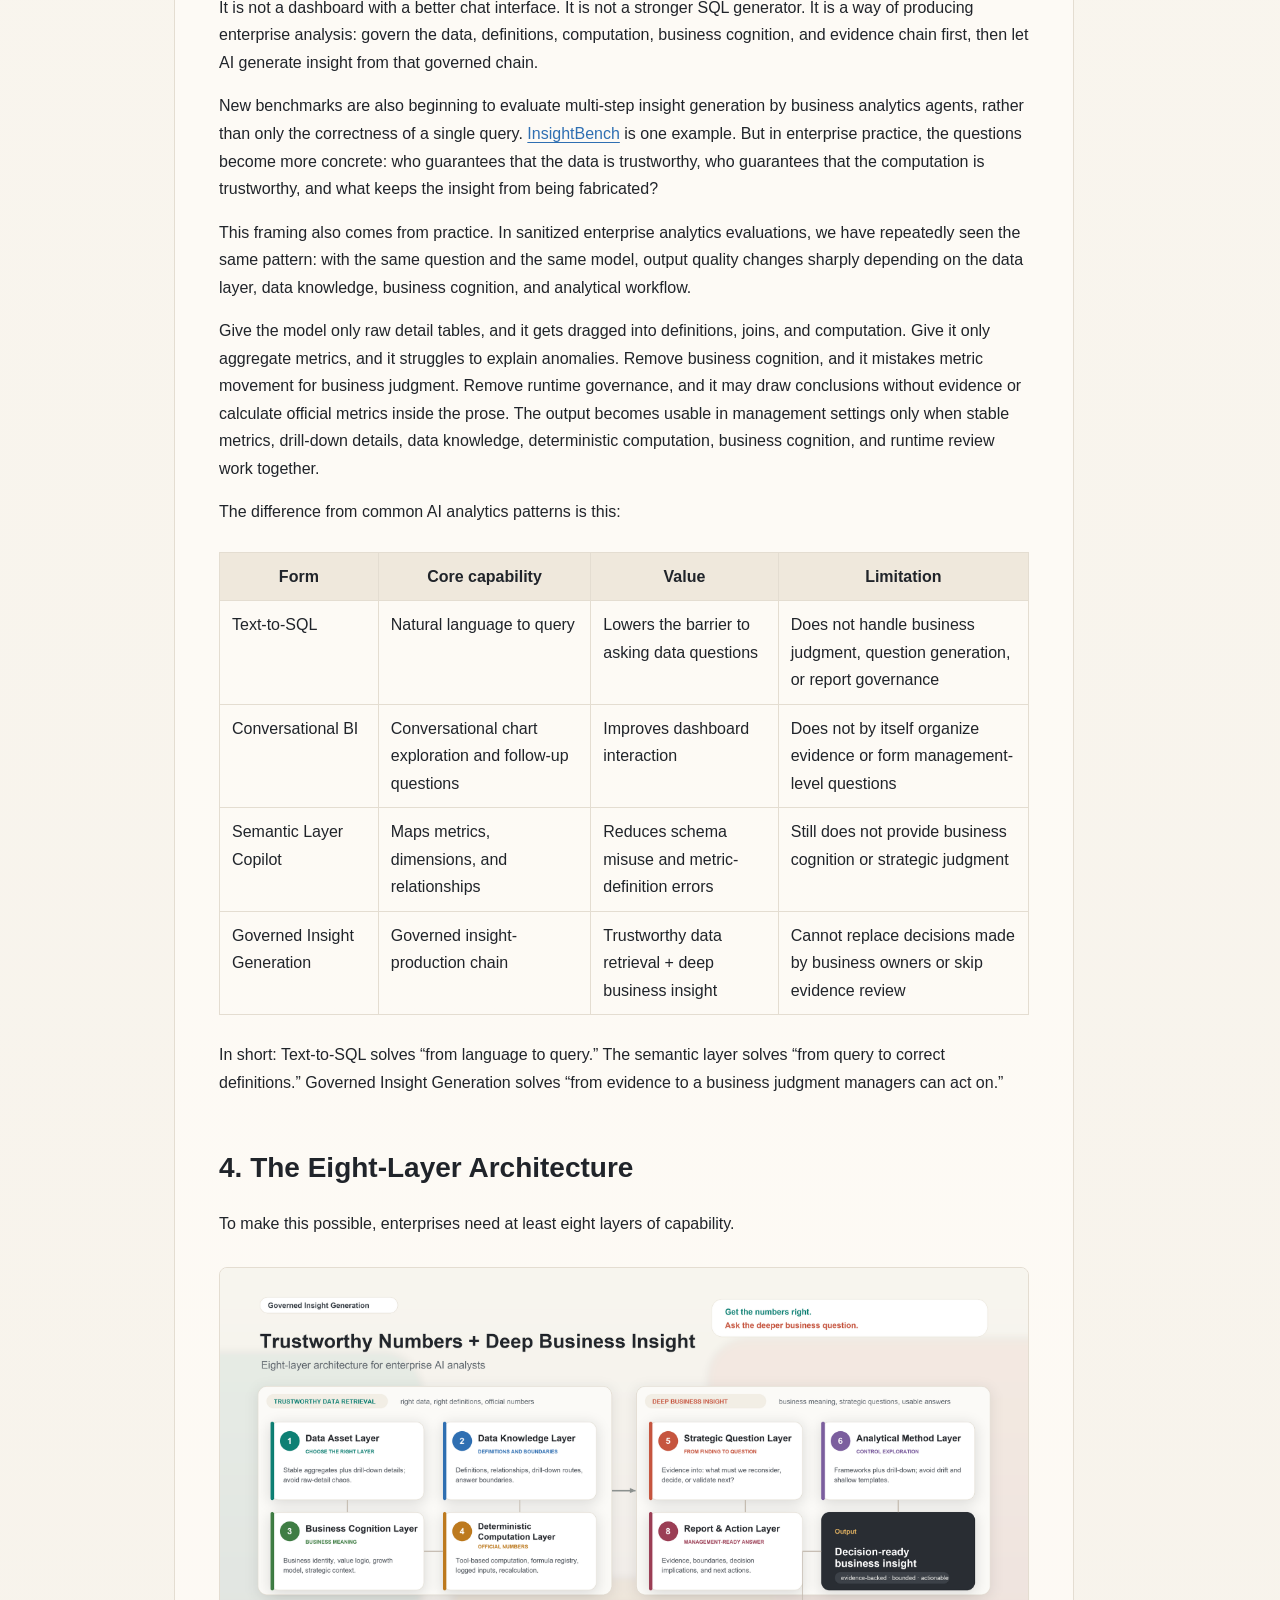
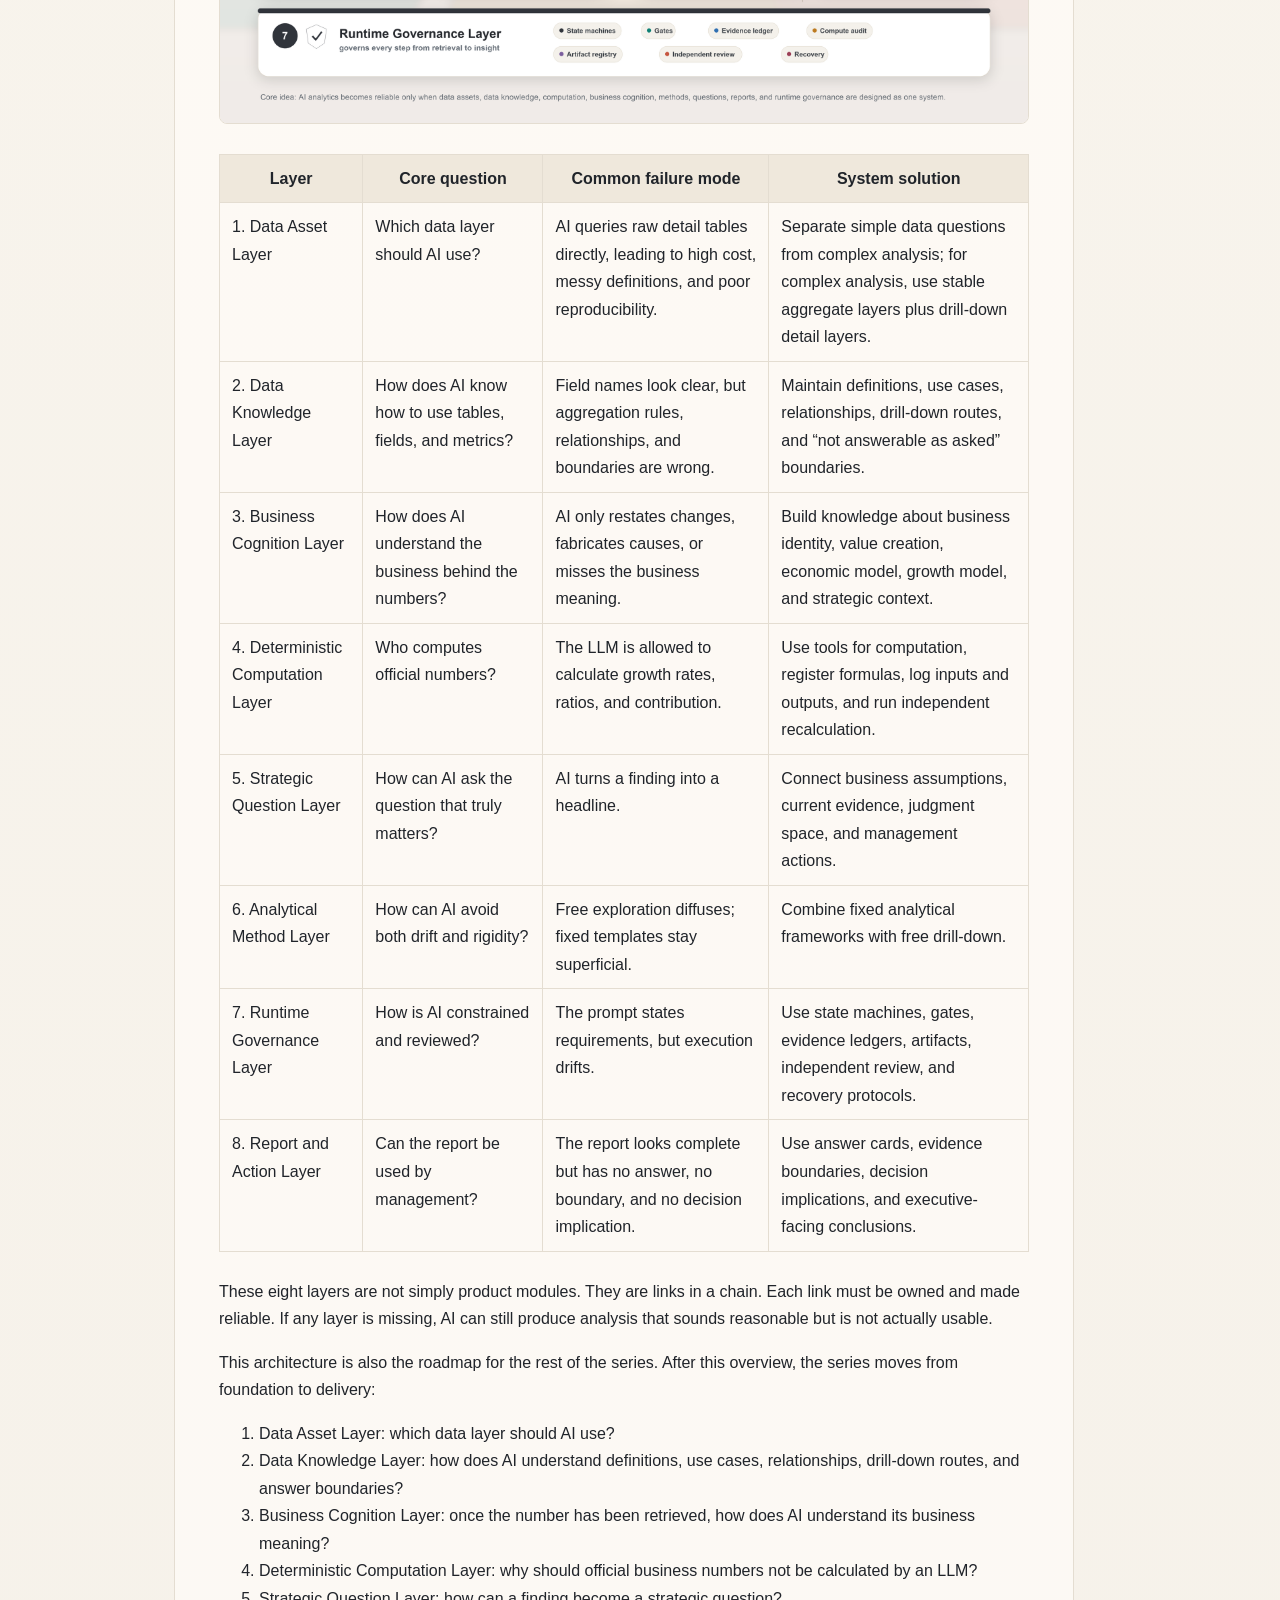
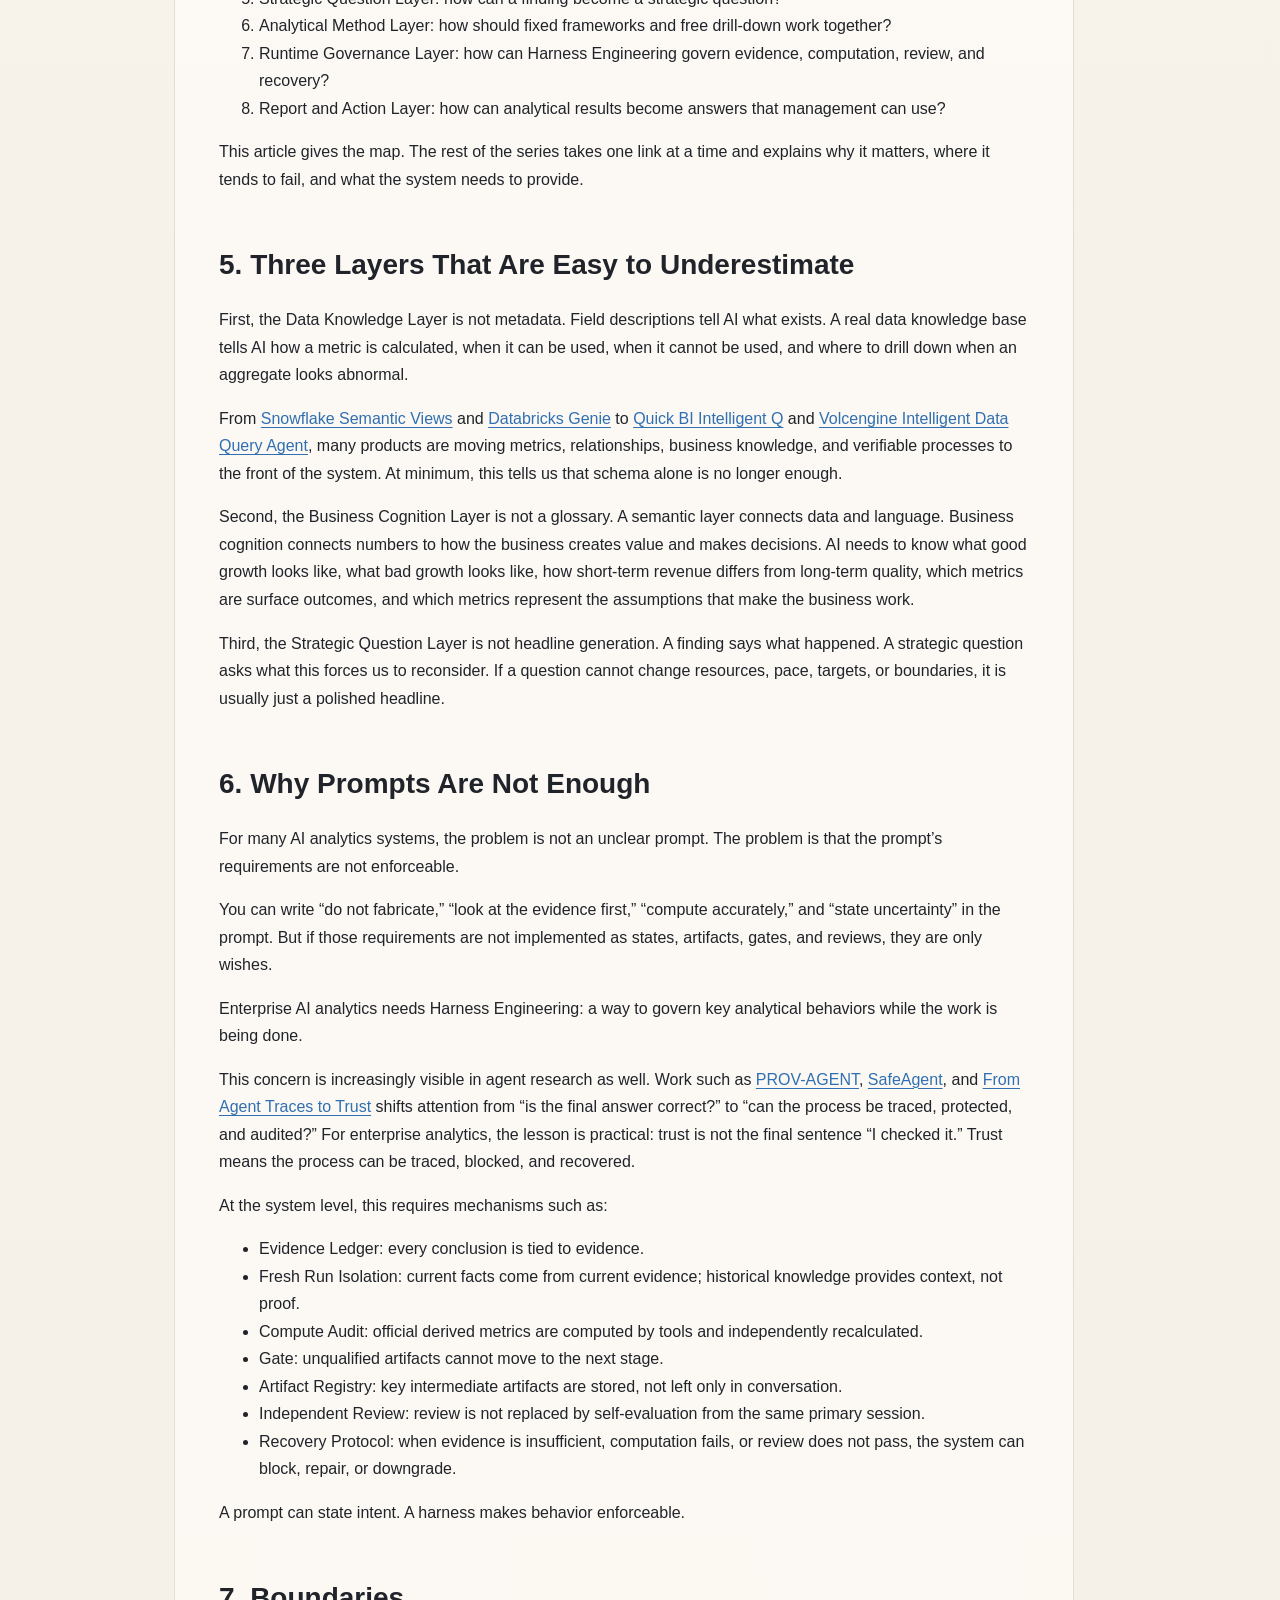
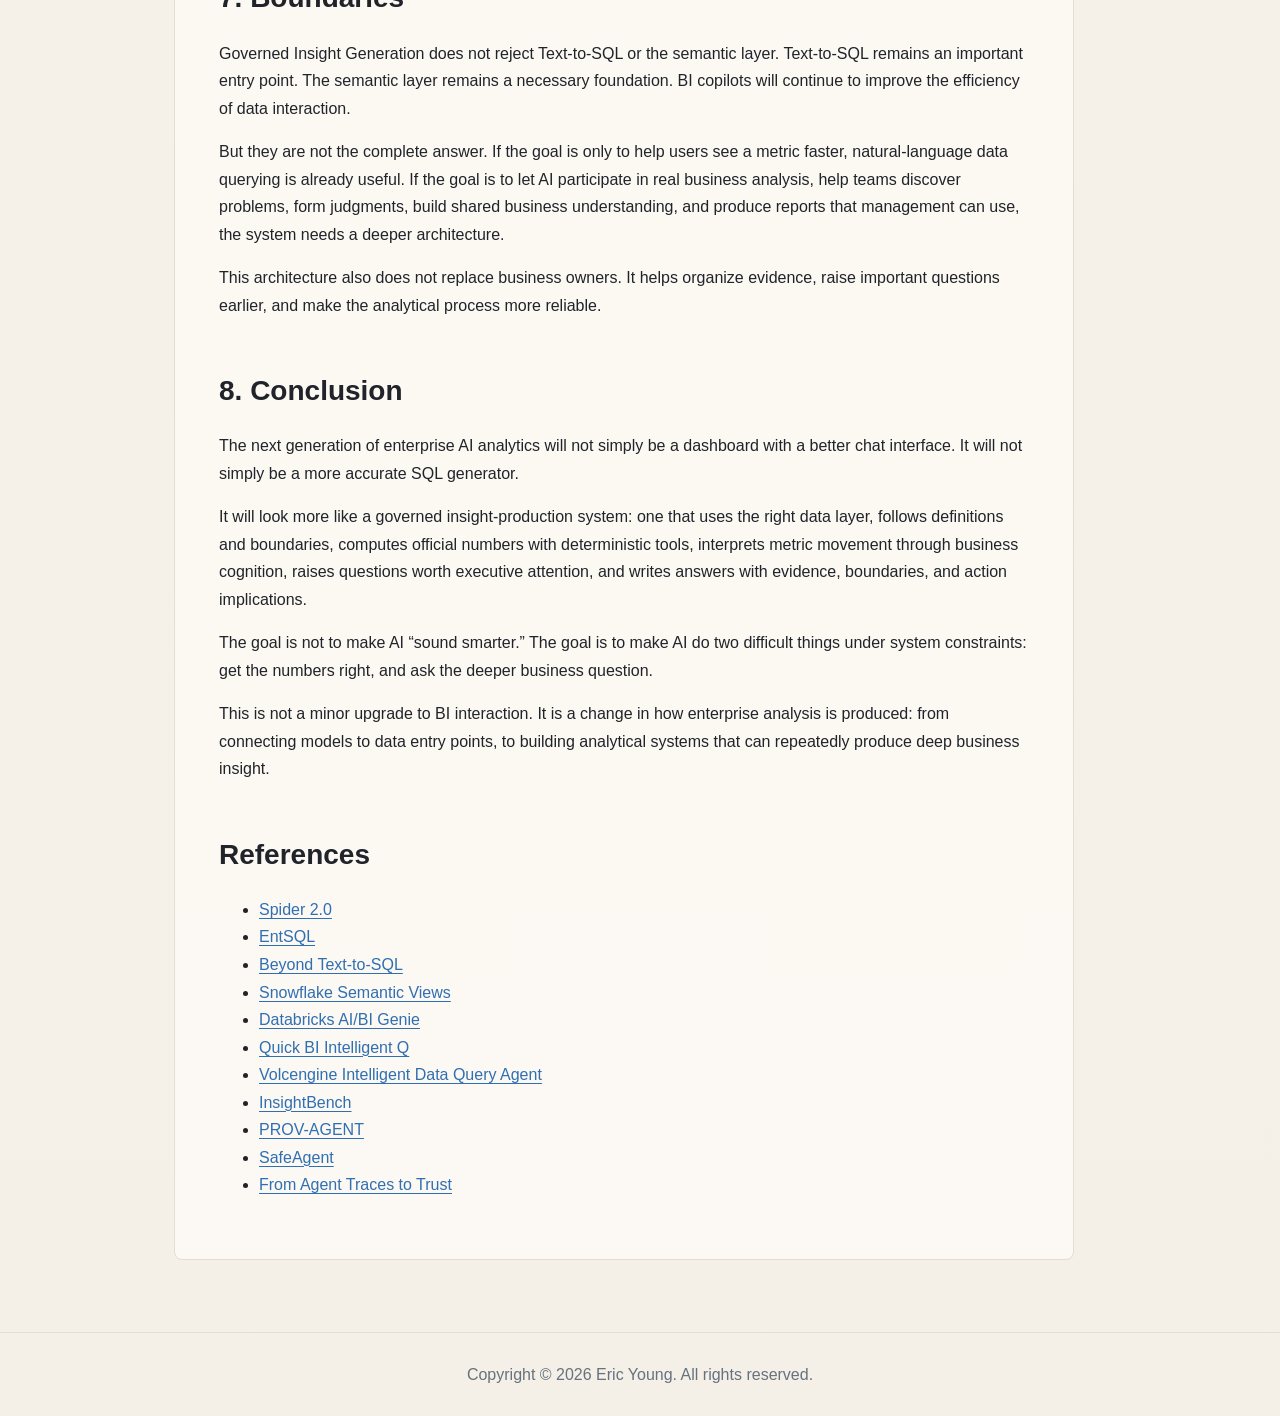
==== commit 768c0bf1: "Rename overview wording to zonglun" ====
--- a/en/eight-layer-architecture.html
+++ b/en/eight-layer-architecture.html
@@ -12,7 +12,7 @@
     <div class="site-header-inner">
       <a class="brand" href="../">AI Data Insights Series</a>
       <nav class="nav" aria-label="Primary">
-        <a href="../zh/eight-layer-architecture.html">中文总纲</a>
+        <a href="../zh/eight-layer-architecture.html">中文总论</a>
         <a href="eight-layer-architecture.html">English Overview</a>
         <a href="https://github.com/Ericyoung-183/ai-data-insights-series/discussions/1">Discussion</a>
         <a href="https://github.com/Ericyoung-183/ai-data-insights-series">GitHub</a>
